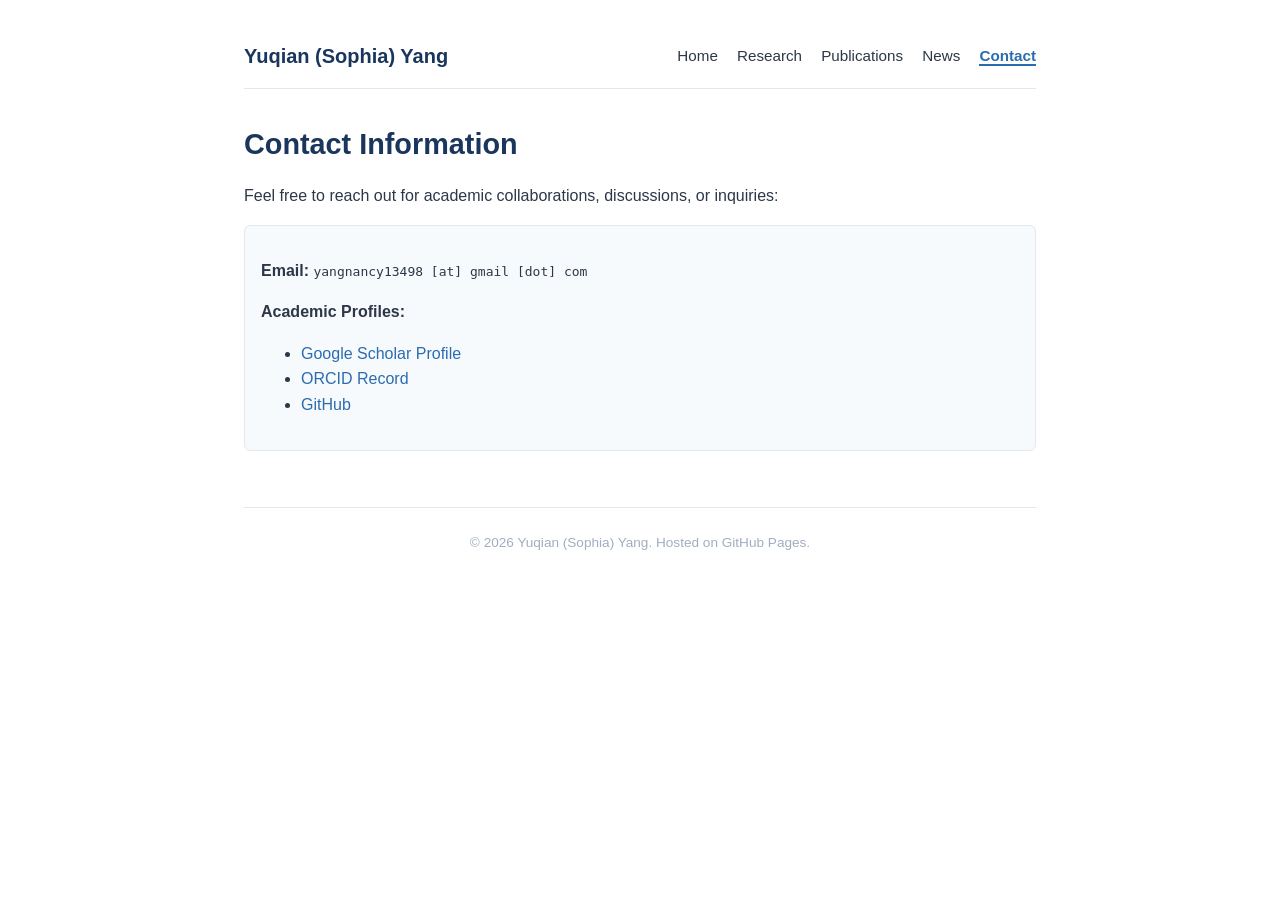
==== contact.html @ b094ad35 "Rename contact.html (Contact) to contact.html" ====
<!DOCTYPE html>
<html lang="en">
<head>
  <meta charset="UTF-8">
  <meta name="viewport" content="width=device-width, initial-scale=1.0">
  <title>Contact | Yuqian (Sophia) Yang</title>
  <link rel="stylesheet" href="style.css">
</head>
<body>
  <div class="container">
    <nav class="navbar">
      <a href="index.html" class="nav-brand">Yuqian (Sophia) Yang</a>
      <ul class="nav-links">
        <li><a href="index.html">Home</a></li>
        <li><a href="research.html">Research</a></li>
        <li><a href="publications.html">Publications</a></li>
        <li><a href="news.html">News</a></li>
        <li><a href="contact.html" class="active">Contact</a></li>
      </ul>
    </nav>

    <main>
      <h1>Contact Information</h1>
      <p>Feel free to reach out for academic collaborations, discussions, or inquiries:</p>
      
      <div class="card">
        <p><strong>Email:</strong> <code>yangnancy13498 [at] gmail [dot] com</code></p>
        <p><strong>Academic Profiles:</strong></p>
        <ul>
          <li><a href="https://scholar.google.com" target="_blank">Google Scholar Profile</a></li>
          <li><a href="https://orcid.org" target="_blank">ORCID Record</a></li>
          <li><a href="https://github.com/yangnancy13498-star" target="_blank">GitHub</a></li>
        </ul>
      </div>
    </main>

    <footer>
      &copy; 2026 Yuqian (Sophia) Yang. Hosted on GitHub Pages.
    </footer>
  </div>
</body>
</html>
---- style.css ----
:root {
  --primary: #1a365d;
  --accent: #2b6cb0;
  --text: #2d3748;
  --bg: #ffffff;
  --border: #e2e8f0;
  --light-bg: #f7fafc;
}

* { box-sizing: border-box; }

body {
  font-family: -apple-system, BlinkMacSystemFont, "Segoe UI", Roboto, Helvetica, Arial, sans-serif;
  color: var(--text);
  line-height: 1.6;
  margin: 0;
  background: var(--bg);
}

.container {
  max-width: 840px;
  margin: 0 auto;
  padding: 2.5rem 1.5rem;
}

/* 统一顶部导航栏 */
.navbar {
  display: flex;
  justify-content: space-between;
  align-items: center;
  border-bottom: 1.5px solid var(--border);
  padding-bottom: 1rem;
  margin-bottom: 2rem;
}

.nav-brand {
  font-size: 1.25rem;
  font-weight: 700;
  color: var(--primary);
  text-decoration: none;
}

.nav-links {
  display: flex;
  gap: 1.2rem;
  list-style: none;
  margin: 0;
  padding: 0;
}

.nav-links a {
  color: var(--text);
  text-decoration: none;
  font-weight: 500;
  font-size: 0.95rem;
}

.nav-links a:hover,
.nav-links a.active {
  color: var(--accent);
  font-weight: 600;
  border-bottom: 2px solid var(--accent);
}

/* 通用元素排版 */
h1 { color: var(--primary); margin: 0 0 0.5rem; font-size: 1.8rem; }
h2 { color: var(--primary); border-bottom: 1.5px solid var(--border); padding-bottom: 0.3rem; margin-top: 2rem; font-size: 1.3rem; }
a { color: var(--accent); text-decoration: none; }
a:hover { text-decoration: underline; }

/* 论文与卡片样式 */
.pub-item, .card {
  padding: 1rem;
  margin-bottom: 1.2rem;
  background: var(--light-bg);
  border: 1px solid var(--border);
  border-radius: 6px;
}
.pub-title { font-weight: 600; color: #1a202c; }
.pub-authors { color: #4a5568; font-size: 0.95rem; margin: 0.2rem 0; }
.pub-venue { font-style: italic; color: #718096; font-size: 0.9rem; }
.pub-links a { font-size: 0.85rem; font-weight: 500; margin-right: 0.8rem; }

/* 按钮 */
.btn {
  display: inline-block;
  background: var(--primary);
  color: #fff !important;
  padding: 0.45rem 1rem;
  border-radius: 6px;
  font-size: 0.9rem;
  margin-top: 0.5rem;
}
.btn:hover { background: #2c5282; text-decoration: none; }

footer {
  margin-top: 3.5rem;
  font-size: 0.85rem;
  color: #a0aec0;
  text-align: center;
  border-top: 1px solid var(--border);
  padding-top: 1.5rem;
}
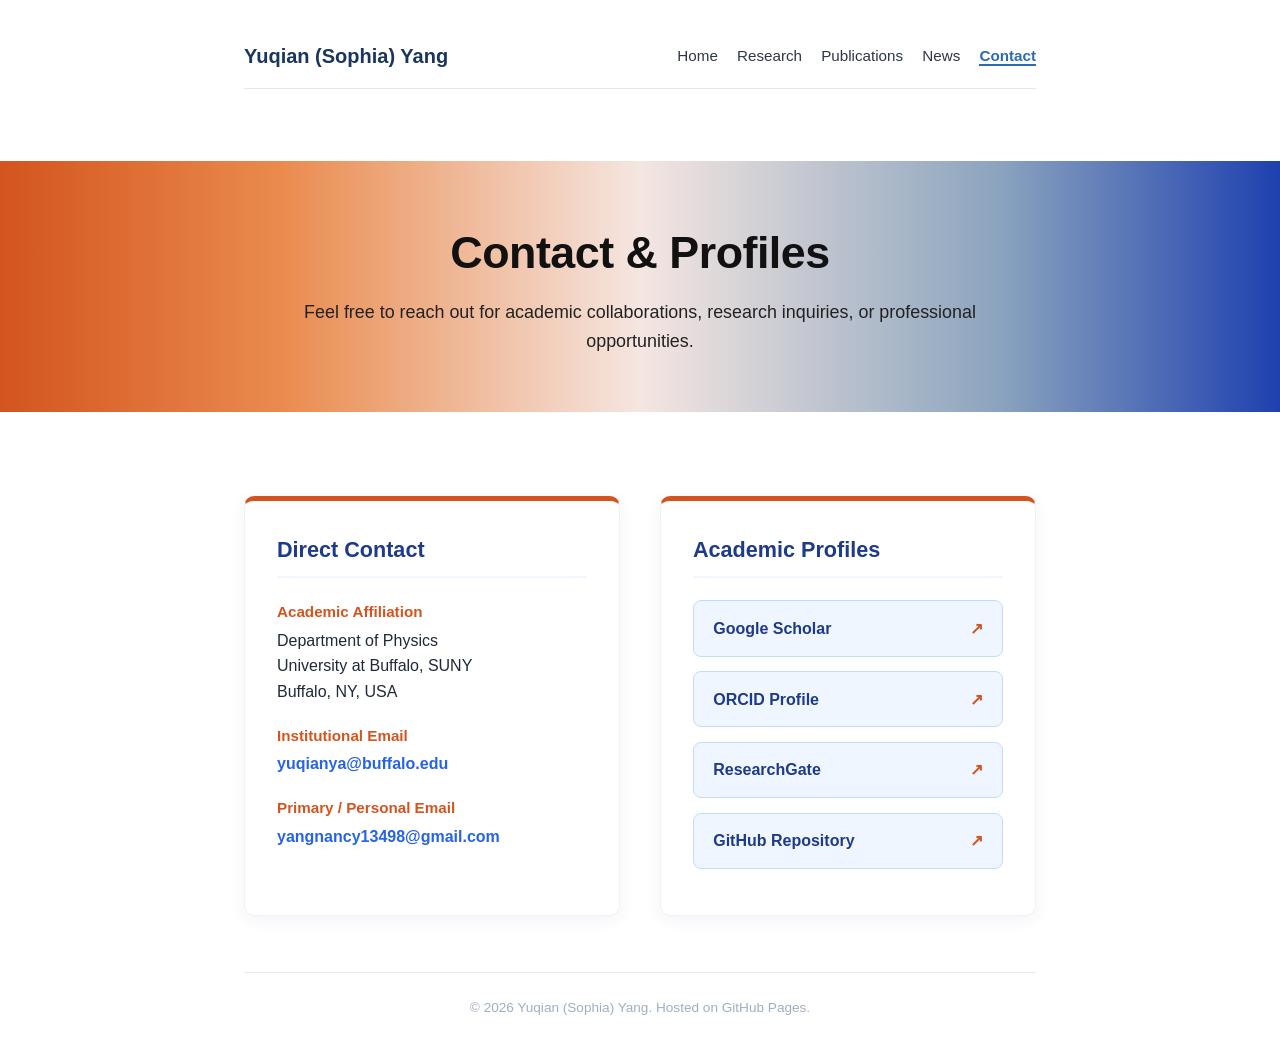
==== commit e4726875: "Update contact.html" ====
--- a/contact.html
+++ b/contact.html
@@ -4,10 +4,147 @@
   <meta charset="UTF-8">
   <meta name="viewport" content="width=device-width, initial-scale=1.0">
   <title>Contact | Yuqian (Sophia) Yang</title>
+  <meta name="description" content="Contact information and academic profiles for Yuqian (Sophia) Yang.">
   <link rel="stylesheet" href="style.css">
+
+  <style>
+    /* Orange & Blue Theme Variables */
+    :root {
+      --theme-orange: #EE9360;
+      --theme-orange-dark: #d3541e;
+      --theme-blue: #2563eb;
+      --theme-blue-dark: #1e3a8a;
+      --theme-blue-light: #eff6ff;
+      --text-dark: #1f2937;
+      --text-muted: #4b5563;
+      --border-color: #e5e7eb;
+    }
+
+    /* Top Hero Banner (Orange -> Peach -> Blue Gradient) */
+    .contact-hero-banner {
+      width: 100vw;
+      margin-left: calc(-50vw + 50%);
+      margin-right: calc(-50vw + 50%);
+      background: linear-gradient(90deg, #d3541e 0%, #ea8b4e 22%, #f5e6e1 50%, #8ba4be 78%, #1e40af 100%);
+      padding: 3.5rem 2rem;
+      box-sizing: border-box;
+      margin-bottom: 2.8rem;
+    }
+    .banner-inner {
+      max-width: 950px;
+      margin: 0 auto;
+      text-align: center;
+    }
+    .banner-inner h1 {
+      font-size: 2.8rem;
+      font-weight: 800;
+      margin: 0 0 0.6rem 0;
+      letter-spacing: -0.5px;
+      color: #111111;
+    }
+    .banner-inner p {
+      font-size: 1.12rem;
+      color: #222222;
+      max-width: 750px;
+      margin: 0 auto;
+      line-height: 1.6;
+      font-weight: 500;
+    }
+
+    /* Contact Grid Layout */
+    .contact-grid {
+      display: grid;
+      grid-template-columns: 1fr 1fr;
+      gap: 2.5rem;
+      margin-bottom: 3.5rem;
+    }
+
+    /* Card Styling */
+    .contact-card {
+      background: #ffffff;
+      border: 1px solid #edf2f7;
+      border-top: 5px solid var(--theme-orange-dark);
+      border-radius: 10px;
+      padding: 2rem;
+      box-shadow: 0 4px 16px rgba(30, 58, 138, 0.06);
+      transition: transform 0.2s ease, box-shadow 0.2s ease;
+    }
+    .contact-card:hover {
+      transform: translateY(-2px);
+      box-shadow: 0 8px 24px rgba(30, 58, 138, 0.12);
+    }
+
+    .card-title {
+      font-size: 1.35rem;
+      font-weight: 700;
+      color: var(--theme-blue-dark);
+      margin-top: 0;
+      margin-bottom: 1.4rem;
+      border-bottom: 2px solid var(--theme-blue-light);
+      padding-bottom: 0.5rem;
+    }
+
+    /* Info Items */
+    .info-group {
+      margin-bottom: 1.2rem;
+      line-height: 1.6;
+    }
+    .info-group:last-child {
+      margin-bottom: 0;
+    }
+    .info-label {
+      font-weight: 700;
+      color: var(--theme-orange-dark);
+      font-size: 0.95rem;
+      margin-bottom: 0.2rem;
+    }
+    .info-value {
+      font-size: 1rem;
+      color: var(--text-dark);
+      word-break: break-word;
+    }
+
+    /* Academic Link Badges */
+    .profile-link-btn {
+      display: flex;
+      align-items: center;
+      justify-content: space-between;
+      padding: 0.9rem 1.2rem;
+      margin-bottom: 0.9rem;
+      border-radius: 8px;
+      background: var(--theme-blue-light);
+      color: var(--theme-blue-dark);
+      text-decoration: none;
+      font-weight: 600;
+      border: 1px solid #bfdbfe;
+      transition: all 0.2s ease;
+    }
+    .profile-link-btn:hover {
+      background: #dbeafe;
+      border-color: var(--theme-blue);
+      transform: translateX(3px);
+    }
+    .profile-link-btn::after {
+      content: "↗";
+      font-weight: 800;
+      color: var(--theme-orange-dark);
+    }
+
+    /* Responsive */
+    @media (max-width: 768px) {
+      .contact-grid {
+        grid-template-columns: 1fr;
+        gap: 1.8rem;
+      }
+      .banner-inner h1 {
+        font-size: 2.2rem;
+      }
+    }
+  </style>
 </head>
 <body>
   <div class="container">
+    <!-- Navigation Bar -->
     <nav class="navbar">
       <a href="index.html" class="nav-brand">Yuqian (Sophia) Yang</a>
       <ul class="nav-links">
@@ -18,20 +155,70 @@
         <li><a href="contact.html" class="active">Contact</a></li>
       </ul>
     </nav>
-
-    <main>
-      <h1>Contact Information</h1>
-      <p>Feel free to reach out for academic collaborations, discussions, or inquiries:</p>
-      
-      <div class="card">
-        <p><strong>Email:</strong> <code>yangnancy13498 [at] gmail [dot] com</code></p>
-        <p><strong>Academic Profiles:</strong></p>
-        <ul>
-          <li><a href="https://scholar.google.com" target="_blank">Google Scholar Profile</a></li>
-          <li><a href="https://orcid.org" target="_blank">ORCID Record</a></li>
-          <li><a href="https://github.com/yangnancy13498-star" target="_blank">GitHub</a></li>
-        </ul>
-      </div>
+  </div>
+
+  <!-- Hero Banner -->
+  <header class="contact-hero-banner">
+    <div class="banner-inner">
+      <h1>Contact &amp; Profiles</h1>
+      <p>
+        Feel free to reach out for academic collaborations, research inquiries, or professional opportunities.
+      </p>
+    </div>
+  </header>
+
+  <div class="container">
+    <main class="contact-grid">
+
+      <!-- Left Card: Direct Contact & Affiliation -->
+      <section class="contact-card">
+        <h2 class="card-title">Direct Contact</h2>
+
+        <div class="info-group">
+          <div class="info-label">Academic Affiliation</div>
+          <div class="info-value">
+            Department of Physics<br>
+            University at Buffalo, SUNY<br>
+            Buffalo, NY, USA
+          </div>
+        </div>
+
+        <div class="info-group">
+          <div class="info-label">Institutional Email</div>
+          <div class="info-value">
+            <a href="mailto:yuqianya@buffalo.edu" style="color: var(--theme-blue); text-decoration: none; font-weight: 600;">yuqianya@buffalo.edu</a>
+          </div>
+        </div>
+
+        <div class="info-group">
+          <div class="info-label">Primary / Personal Email</div>
+          <div class="info-value">
+            <a href="mailto:yangnancy13498@gmail.com" style="color: var(--theme-blue); text-decoration: none; font-weight: 600;">yangnancy13498@gmail.com</a>
+          </div>
+        </div>
+      </section>
+
+      <!-- Right Card: Academic & Research Profiles -->
+      <section class="contact-card">
+        <h2 class="card-title">Academic Profiles</h2>
+
+        <a href="https://scholar.google.de/citations?hl=zh-CN&user=C9EC2TEAAAAJ" target="_blank" class="profile-link-btn">
+          <span>Google Scholar</span>
+        </a>
+
+        <a href="https://orcid.org/0009-0001-5886-2063" target="_blank" class="profile-link-btn">
+          <span>ORCID Profile</span>
+        </a>
+
+        <a href="https://www.researchgate.net/profile/Yuqian-Yang-6" target="_blank" class="profile-link-btn">
+          <span>ResearchGate</span>
+        </a>
+
+        <a href="https://github.com/yangnancy13498-star" target="_blank" class="profile-link-btn">
+          <span>GitHub Repository</span>
+        </a>
+      </section>
+
     </main>
 
     <footer>
